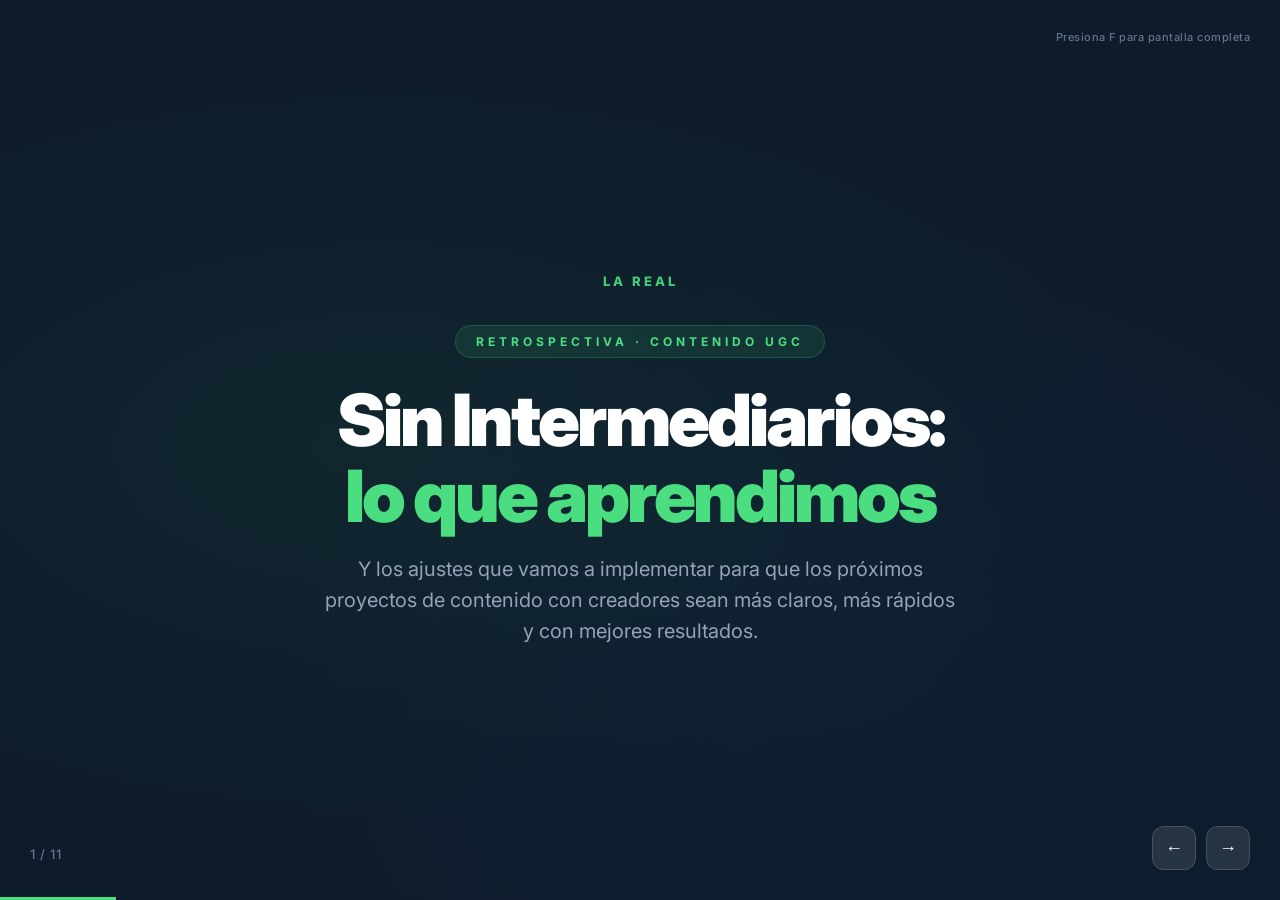
==== docs/aprendizajes.html @ 027cf562 "Aprendizajes de la primera tanda de Sin Intermediarios + herramienta interna Incluye la presentación" ====
<!DOCTYPE html>
<html lang="es">
<head>
<meta charset="UTF-8">
<meta name="viewport" content="width=device-width, initial-scale=1.0, maximum-scale=1.0, user-scalable=no">
<title>Sin Intermediarios · Lo que aprendimos</title>
<link rel="preconnect" href="https://fonts.googleapis.com">
<link href="https://fonts.googleapis.com/css2?family=Inter:wght@300;400;500;600;700;800;900&display=swap" rel="stylesheet">
<style>
  * { margin:0; padding:0; box-sizing:border-box; }
  html, body { width:100%; height:100%; overflow:hidden; font-family:'Inter', -apple-system, sans-serif; -webkit-font-smoothing:antialiased; }

  .presentation { position:relative; width:100vw; height:100vh; }

  .slide {
    position:absolute; top:0; left:0; width:100%; height:100%;
    display:flex; flex-direction:column; align-items:center; justify-content:flex-start;
    padding:100px 80px 80px; text-align:center;
    opacity:0; visibility:hidden; transition:opacity 0.5s ease;
  }
  .slide.active { opacity:1; visibility:visible; }
  .slide-portada, .slide-cierre { justify-content:center; }

  .slide-dark { background:#0D1B2A; color:#ffffff; }
  .slide-dark::before {
    content:''; position:absolute; top:0; left:0; width:100%; height:100%;
    background: radial-gradient(ellipse at 30% 50%, rgba(74,222,128,0.06) 0%, transparent 60%),
                radial-gradient(ellipse at 70% 80%, rgba(59,130,246,0.04) 0%, transparent 50%);
    pointer-events:none; z-index:1;
  }
  .slide-light { background:#F5F0EB; color:#1a1a1a; }
  .slide-light::before {
    content:''; position:absolute; top:0; left:0; width:100%; height:100%;
    background: radial-gradient(ellipse at 80% 20%, rgba(74,222,128,0.04) 0%, transparent 50%);
    pointer-events:none; z-index:1;
  }

  .slide > * { position:relative; z-index:2; }

  h1 { font-size:72px; font-weight:900; letter-spacing:-3px; line-height:1.06; }
  h2 { font-size:52px; font-weight:900; letter-spacing:-2px; line-height:1.12; margin-bottom:18px; max-width:900px; }
  h3 { font-size:28px; font-weight:600; letter-spacing:-0.5px; margin-bottom:10px; }

  .subtitle { font-size:20px; font-weight:400; max-width:640px; margin:20px auto 0; line-height:1.55; }
  .slide-dark .subtitle { color:#94A3B8; }
  .slide-light .subtitle { color:#6b7280; }

  .body-text { font-size:18px; font-weight:500; max-width:720px; margin:0 auto; line-height:1.6; color:#374151; }
  .body-text strong { color:#0D1B2A; }

  .highlight { color:#4ADE80; }
  .slide-light .highlight { color:#16a34a; }

  .eyebrow-wordmark { font-size:13px; font-weight:800; letter-spacing:3px; text-transform:uppercase; color:#4ADE80; margin-bottom:36px; opacity:0.9; }

  .section-tag {
    font-size:12px; font-weight:700; letter-spacing:4px; text-transform:uppercase;
    margin-bottom:24px; padding:8px 20px; border-radius:50px; display:inline-block;
  }
  .slide-dark .section-tag { color:#4ADE80; background:rgba(74,222,128,0.1); border:1px solid rgba(74,222,128,0.2); }
  .slide-light .section-tag { color:#0D1B2A; background:rgba(13,27,42,0.06); border:1px solid rgba(13,27,42,0.1); }

  /* Pain / positive grid */
  .pain-grid {
    display:grid; grid-template-columns:repeat(2, 1fr); gap:20px; margin-top:34px;
    max-width:820px; width:100%;
  }
  .pain-card {
    background:#fff; border-radius:16px; padding:26px 24px; display:flex; align-items:flex-start; gap:16px;
    box-shadow:0 1px 3px rgba(0,0,0,0.04), 0 8px 24px rgba(0,0,0,0.04);
    transition:transform 0.3s ease, box-shadow 0.3s ease; text-align:left;
  }
  .pain-card:hover { transform:translateY(-3px); box-shadow:0 4px 12px rgba(0,0,0,0.06), 0 16px 40px rgba(0,0,0,0.08); }
  .pain-icon {
    width:36px; height:36px; border-radius:10px; display:flex; align-items:center; justify-content:center;
    font-size:16px; flex-shrink:0;
  }
  .pain-text { font-size:15.5px; font-weight:500; color:#374151; line-height:1.45; }
  .pain-text strong { color:#0D1B2A; font-weight:700; }

  /* Includes grid */
  .includes-grid {
    display:grid; grid-template-columns:repeat(2, 1fr); gap:12px; margin-top:32px;
    max-width:820px; width:100%;
  }
  .include-item {
    display:flex; align-items:center; gap:12px; padding:16px 20px; background:#fff;
    border-radius:12px; box-shadow:0 1px 3px rgba(0,0,0,0.04); text-align:left;
  }
  .include-check {
    width:26px; height:26px; background:#DCFCE7; border-radius:7px; display:flex; align-items:center;
    justify-content:center; font-size:13px; color:#166534; flex-shrink:0; font-weight:800;
  }
  .include-text { font-size:15px; font-weight:500; color:#374151; line-height:1.4; }
  .include-text strong { color:#0D1B2A; }

  /* Fine print / process steps */
  .fine-print {
    display:flex; flex-direction:column; gap:0; max-width:760px; width:100%; margin-top:28px; text-align:left;
  }
  .fine-print-item { display:flex; align-items:flex-start; gap:16px; padding:16px 0; border-bottom:1px solid rgba(0,0,0,0.06); }
  .fine-print-item:last-child { border-bottom:none; }
  .fine-print-num {
    flex-shrink:0; width:28px; height:28px; background:#DCFCE7; border-radius:8px; display:flex;
    align-items:center; justify-content:center; font-size:13px; font-weight:800; color:#166534;
  }
  .fine-print-text { font-size:15px; font-weight:500; color:#374151; line-height:1.5; }
  .fine-print-text strong { color:#0D1B2A; }

  /* Warning callout (incumplimiento) */
  .warning-box {
    margin-top:32px; max-width:740px; width:100%; background:#fff; border-radius:16px; padding:28px 30px;
    box-shadow:0 1px 3px rgba(0,0,0,0.04), 0 8px 24px rgba(0,0,0,0.04); text-align:left;
    border-left:4px solid #F59E0B;
  }
  .warning-box p { font-size:15.5px; font-weight:500; color:#374151; line-height:1.6; }
  .warning-box p + p { margin-top:12px; }
  .warning-box strong { color:#0D1B2A; }
  .warning-tag {
    display:inline-block; font-size:11px; font-weight:800; letter-spacing:1.5px; text-transform:uppercase;
    background:#FEF3C7; color:#92400E; padding:5px 14px; border-radius:50px; margin-bottom:14px;
  }

  /* Navigation */
  .navigation { position:fixed; bottom:30px; right:30px; display:flex; gap:10px; z-index:100; }
  .nav-btn {
    width:44px; height:44px; background:rgba(255,255,255,0.1); border:1px solid rgba(255,255,255,0.15);
    border-radius:12px; color:white; font-size:18px; cursor:pointer; transition:all 0.3s ease;
    display:flex; align-items:center; justify-content:center; backdrop-filter:blur(10px);
  }
  .nav-btn:hover { background:#4ADE80; color:#0D1B2A; border-color:#4ADE80; }
  .progress { position:fixed; bottom:0; left:0; height:3px; background:#4ADE80; transition:width 0.3s ease; z-index:200; }
  .slide-counter { position:fixed; bottom:38px; left:30px; font-size:13px; font-weight:500; color:#64748B; z-index:100; transition:color 0.5s ease; letter-spacing:1px; }
  .fullscreen-hint { position:fixed; top:30px; right:30px; font-size:11px; font-weight:500; color:#64748B; z-index:100; transition:color 0.5s ease; letter-spacing:0.5px; }

  @media (max-width:768px) {
    h1 { font-size:32px; letter-spacing:-1.5px; margin-bottom:20px; }
    h2 { font-size:26px; letter-spacing:-1px; margin-bottom:20px; }
    h3 { font-size:20px; }
    .slide { padding:60px 20px 80px !important; overflow-y:auto; }
    .slide-portada, .slide-cierre { justify-content:center; }
    .subtitle { font-size:16px; max-width:100%; }
    .body-text { font-size:15px; }
    .section-tag { font-size:10px; letter-spacing:3px; padding:6px 14px; margin-bottom:16px; }

    .pain-grid { grid-template-columns:1fr; gap:12px; margin-top:20px; }
    .pain-card { padding:18px 16px; }
    .pain-text { font-size:14px; }

    .includes-grid { grid-template-columns:1fr; margin-top:20px; }
    .fine-print { margin-top:18px; }
    .fine-print-text { font-size:14px; }
    .warning-box { padding:20px 20px; }

    .navigation { bottom:16px; right:16px; gap:8px; }
    .nav-btn { width:38px; height:38px; font-size:16px; border-radius:10px; }
    .slide-counter { bottom:22px; left:16px; font-size:11px; }
    .fullscreen-hint { display:none; }
  }
</style>
</head>
<body>

<div class="progress" id="progress"></div>
<div class="slide-counter" id="slideCounter">1 / 11</div>
<div class="fullscreen-hint" id="fullscreenHint">Presiona F para pantalla completa</div>

<div class="presentation">

  <!-- 1. PORTADA -->
  <div class="slide slide-dark slide-portada active" id="slide1">
    <div class="eyebrow-wordmark">LA REAL</div>
    <div class="section-tag">RETROSPECTIVA · CONTENIDO UGC</div>
    <h1>Sin Intermediarios:<br><span class="highlight">lo que aprendimos</span></h1>
    <p class="subtitle">Y los ajustes que vamos a implementar para que los próximos proyectos de contenido con creadores sean más claros, más rápidos y con mejores resultados.</p>
  </div>

  <!-- 2. APRENDIZAJE 1: VIDEO LANDING INTRODUCTORIO -->
  <div class="slide slide-light" id="slide2">
    <div class="section-tag">APRENDIZAJE 01</div>
    <h2>Necesitamos un video de introducción, antes de arrancar</h2>
    <p class="body-text">Un video general (no por creador) que explique con claridad qué buscamos con este tipo de contenido antes de asignar cualquier campaña:</p>
    <div class="includes-grid">
      <div class="include-item">
        <div class="include-check">&#10003;</div>
        <div class="include-text">Qué queremos lograr con <strong>contenido UGC</strong>: que se sienta orgánico y genuino, no como un comercial.</div>
      </div>
      <div class="include-item">
        <div class="include-check">&#10003;</div>
        <div class="include-text">Que vamos a <strong>medir los resultados</strong> de cada pieza de contenido.</div>
      </div>
      <div class="include-item">
        <div class="include-check">&#10003;</div>
        <div class="include-text">Si el contenido funciona bien, <strong>seguimos contando contigo</strong> para más campañas.</div>
      </div>
      <div class="include-item">
        <div class="include-check">&#10003;</div>
        <div class="include-text">Un mismo mensaje para <strong>todos los creadores</strong>, desde el primer contacto.</div>
      </div>
    </div>
  </div>

  <!-- 3. LO QUE NO -->
  <div class="slide slide-light" id="slide3">
    <div class="section-tag">APRENDIZAJE 02 · LO QUE NO</div>
    <h2>Lo que no queremos volver a ver</h2>
    <p class="body-text">Contenido que se siente como un comercial, no como una recomendación real.</p>
    <div class="pain-grid">
      <div class="pain-card">
        <div class="pain-icon" style="background:#FEE2E2;">&#10060;</div>
        <div class="pain-text">Mostrar el <strong>producto directo a cámara</strong>, como un anuncio.</div>
      </div>
      <div class="pain-card">
        <div class="pain-icon" style="background:#FEE2E2;">&#10060;</div>
        <div class="pain-text"><strong>Unboxing forzado</strong>, que no fluye ni se siente natural.</div>
      </div>
      <div class="pain-card">
        <div class="pain-icon" style="background:#FEE2E2;">&#10060;</div>
        <div class="pain-text">Tono de venta: <strong>"cómprenlo ya"</strong>, discurso de anuncio pago.</div>
      </div>
      <div class="pain-card">
        <div class="pain-icon" style="background:#FEE2E2;">&#10060;</div>
        <div class="pain-text">Nada que se sienta <strong>comercial</strong> o guionizado de más.</div>
      </div>
    </div>
  </div>

  <!-- 4. LO QUE SI -->
  <div class="slide slide-light" id="slide4">
    <div class="section-tag">APRENDIZAJE 02 · LO QUE SÍ</div>
    <h2>Lo que sí queremos ver siempre</h2>
    <p class="body-text">Contenido que se siente como una recomendación genuina, no como un intento de vender.</p>
    <div class="pain-grid">
      <div class="pain-card">
        <div class="pain-icon" style="background:#DCFCE7;">&#10003;</div>
        <div class="pain-text">El <strong>producto integrado</strong> en la rutina real del creador.</div>
      </div>
      <div class="pain-card">
        <div class="pain-icon" style="background:#DCFCE7;">&#10003;</div>
        <div class="pain-text">Que se sienta como una <strong>recomendación genuina</strong>, como a una amiga.</div>
      </div>
      <div class="pain-card">
        <div class="pain-icon" style="background:#DCFCE7;">&#10003;</div>
        <div class="pain-text">Naturalidad: su forma de hablar, su espacio, <strong>su día a día</strong>.</div>
      </div>
      <div class="pain-card">
        <div class="pain-icon" style="background:#DCFCE7;">&#10003;</div>
        <div class="pain-text"><strong>Cero lenguaje de venta.</strong> Que no se sienta que quiere vender el producto.</div>
      </div>
    </div>
  </div>

  <!-- 5. SEPARADOR -->
  <div class="slide slide-dark" id="slide5" style="justify-content:center;">
    <div class="section-tag">PARA LOS PRÓXIMOS PROYECTOS</div>
    <h2 style="color:#fff;">4 ajustes al proceso <span class="highlight">antes de arrancar</span> la próxima campaña</h2>
  </div>

  <!-- 6. MEJORA 1: BRIEF EXPLICITO -->
  <div class="slide slide-light" id="slide6">
    <div class="section-tag">MEJORA 01</div>
    <h2>Un brief más explícito, con ángulo asignado desde el día uno</h2>
    <div class="includes-grid">
      <div class="include-item">
        <div class="include-check">&#10003;</div>
        <div class="include-text">Ser <strong>más explícitos</strong> en el brief sobre lo que queremos comunicar.</div>
      </div>
      <div class="include-item">
        <div class="include-check">&#10003;</div>
        <div class="include-text">Asignar el <strong>ángulo o enfoque</strong> a cada creador desde el principio, no sobre la marcha.</div>
      </div>
    </div>
  </div>

  <!-- 7. MEJORA 2: GUION -->
  <div class="slide slide-light" id="slide7">
    <div class="section-tag">MEJORA 02</div>
    <h2>Guion o descripción antes de grabar</h2>
    <p class="body-text">Vamos a pedirle a cada creador un <strong>pequeño guion o descripción</strong> de lo que tiene en mente para el video, antes de grabar. Esto nos permite alinear expectativas a tiempo y <strong>minimizar correcciones</strong> después de la grabación.</p>
  </div>

  <!-- 8. MEJORA 3: TIEMPOS 1/2 -->
  <div class="slide slide-light" id="slide8">
    <div class="section-tag">MEJORA 03 · TIEMPOS DEL PROCESO (1/2)</div>
    <h2>Antes de la entrega del contenido</h2>
    <div class="fine-print">
      <div class="fine-print-item">
        <div class="fine-print-num">1</div>
        <div class="fine-print-text">Firma del <strong>contrato</strong>.</div>
      </div>
      <div class="fine-print-item">
        <div class="fine-print-num">2</div>
        <div class="fine-print-text"><strong>Envío de los productos</strong> al creador.</div>
      </div>
      <div class="fine-print-item">
        <div class="fine-print-num">3</div>
        <div class="fine-print-text">Recibes los productos: desde este momento tienes <strong>5 días hábiles</strong> para enviarnos el contenido.</div>
      </div>
      <div class="fine-print-item">
        <div class="fine-print-num">4</div>
        <div class="fine-print-text">Recibimos tu video: en <strong>48 horas hábiles</strong> te damos el feedback de la agencia. Desde que lo recibes, tienes <strong>4 días hábiles</strong> para hacer las correcciones.</div>
      </div>
    </div>
  </div>

  <!-- 9. MEJORA 3: TIEMPOS 2/2 -->
  <div class="slide slide-light" id="slide9">
    <div class="section-tag">MEJORA 03 · TIEMPOS DEL PROCESO (2/2)</div>
    <h2>De la aprobación al pago</h2>
    <div class="fine-print">
      <div class="fine-print-item">
        <div class="fine-print-num">5</div>
        <div class="fine-print-text">Presentación del contenido a la marca. Como trabajamos con <strong>varios creadores a la vez</strong>, la aprobación puede tardar 5-6 días.</div>
      </div>
      <div class="fine-print-item">
        <div class="fine-print-num">6</div>
        <div class="fine-print-text">Si la marca tiene feedback, te avisamos <strong>apenas lo recibamos</strong> y te pedimos las correcciones — la idea es que a esta altura ya no haya cambios grandes.</div>
      </div>
      <div class="fine-print-item">
        <div class="fine-print-num">7</div>
        <div class="fine-print-text">Envías las correcciones (si se necesitan) y <strong>la marca aprueba</strong> el video.</div>
      </div>
      <div class="fine-print-item">
        <div class="fine-print-num">8</div>
        <div class="fine-print-text">Desde la aprobación, te hacemos el <strong>pago en un máximo de 3 días hábiles</strong>.</div>
      </div>
    </div>
  </div>

  <!-- 10. MEJORA 4: CLAUSULA DE INCUMPLIMIENTO -->
  <div class="slide slide-light" id="slide10">
    <div class="section-tag">MEJORA 04</div>
    <h2>Cláusula de incumplimiento en el contrato</h2>
    <p class="body-text">Vamos a incluir una cláusula que contemple qué pasa cuando el creador no cumple con los tiempos o entregables acordados.</p>
    <div class="warning-box">
      <div class="warning-tag">Debe cubrir</div>
      <p>No entregar el contenido dentro de los <strong>5 días hábiles</strong> acordados tras recibir el producto.</p>
      <p>No aplicar las correcciones dentro del plazo, o <strong>no responder</strong> durante el proceso.</p>
      <p>Consecuencias claras: desde plazos adicionales, hasta ajustes en el pago o <strong>terminación del acuerdo</strong>, según el caso.</p>
    </div>
  </div>

  <!-- 11. CIERRE -->
  <div class="slide slide-dark slide-cierre" id="slide11">
    <div class="eyebrow-wordmark">LA REAL</div>
    <h1 style="font-size:56px;">Con esto claro, el próximo proyecto <span class="highlight">arranca mejor</span></h1>
    <p class="subtitle" style="font-size:20px;">Equipo LA REAL</p>
  </div>

</div>

<div class="navigation">
  <button class="nav-btn" onclick="prevSlide()">&#8592;</button>
  <button class="nav-btn" onclick="nextSlide()">&#8594;</button>
</div>

<script>
  let currentSlide = 1;
  const totalSlides = 11;

  function showSlide(n) {
    document.querySelectorAll('.slide').forEach(s => s.classList.remove('active'));
    const slide = document.getElementById(`slide${n}`);
    slide.classList.add('active');
    document.getElementById('slideCounter').textContent = `${n} / ${totalSlides}`;
    document.getElementById('progress').style.width = `${(n / totalSlides) * 100}%`;

    const isLight = slide.classList.contains('slide-light');
    document.querySelectorAll('.nav-btn').forEach(btn => {
      btn.style.background = isLight ? 'rgba(0,0,0,0.06)' : 'rgba(255,255,255,0.1)';
      btn.style.borderColor = isLight ? 'rgba(0,0,0,0.1)' : 'rgba(255,255,255,0.15)';
      btn.style.color = isLight ? '#374151' : '#fff';
    });
    document.getElementById('slideCounter').style.color = isLight ? '#9ca3af' : '#64748B';
    document.getElementById('fullscreenHint').style.color = isLight ? '#9ca3af' : '#64748B';
    document.getElementById('progress').style.background = isLight ? '#0D1B2A' : '#4ADE80';

    slide.scrollTop = 0;
  }

  function nextSlide() { if (currentSlide < totalSlides) { currentSlide++; showSlide(currentSlide); } }
  function prevSlide() { if (currentSlide > 1) { currentSlide--; showSlide(currentSlide); } }

  document.addEventListener('keydown', (e) => {
    if (e.key === 'ArrowRight' || e.key === ' ' || e.key === 'Enter') { e.preventDefault(); nextSlide(); }
    else if (e.key === 'ArrowLeft') { e.preventDefault(); prevSlide(); }
    else if (e.key === 'f' || e.key === 'F') { toggleFullscreen(); }
  });

  document.querySelector('.presentation').addEventListener('click', (e) => {
    if (!e.target.closest('.navigation') && !e.target.closest('a') && window.innerWidth > 768) {
      nextSlide();
    }
  });

  let touchStartX = 0, touchStartY = 0;
  document.addEventListener('touchstart', (e) => {
    touchStartX = e.touches[0].clientX; touchStartY = e.touches[0].clientY;
  }, { passive: true });
  document.addEventListener('touchend', (e) => {
    const diffX = e.changedTouches[0].clientX - touchStartX;
    const diffY = e.changedTouches[0].clientY - touchStartY;
    if (Math.abs(diffX) > Math.abs(diffY) && Math.abs(diffX) > 50) {
      if (diffX < 0) nextSlide(); else prevSlide();
    }
  }, { passive: true });

  function toggleFullscreen() {
    if (!document.fullscreenElement) document.documentElement.requestFullscreen();
    else document.exitFullscreen();
  }

  showSlide(1);
</script>

</body>
</html>
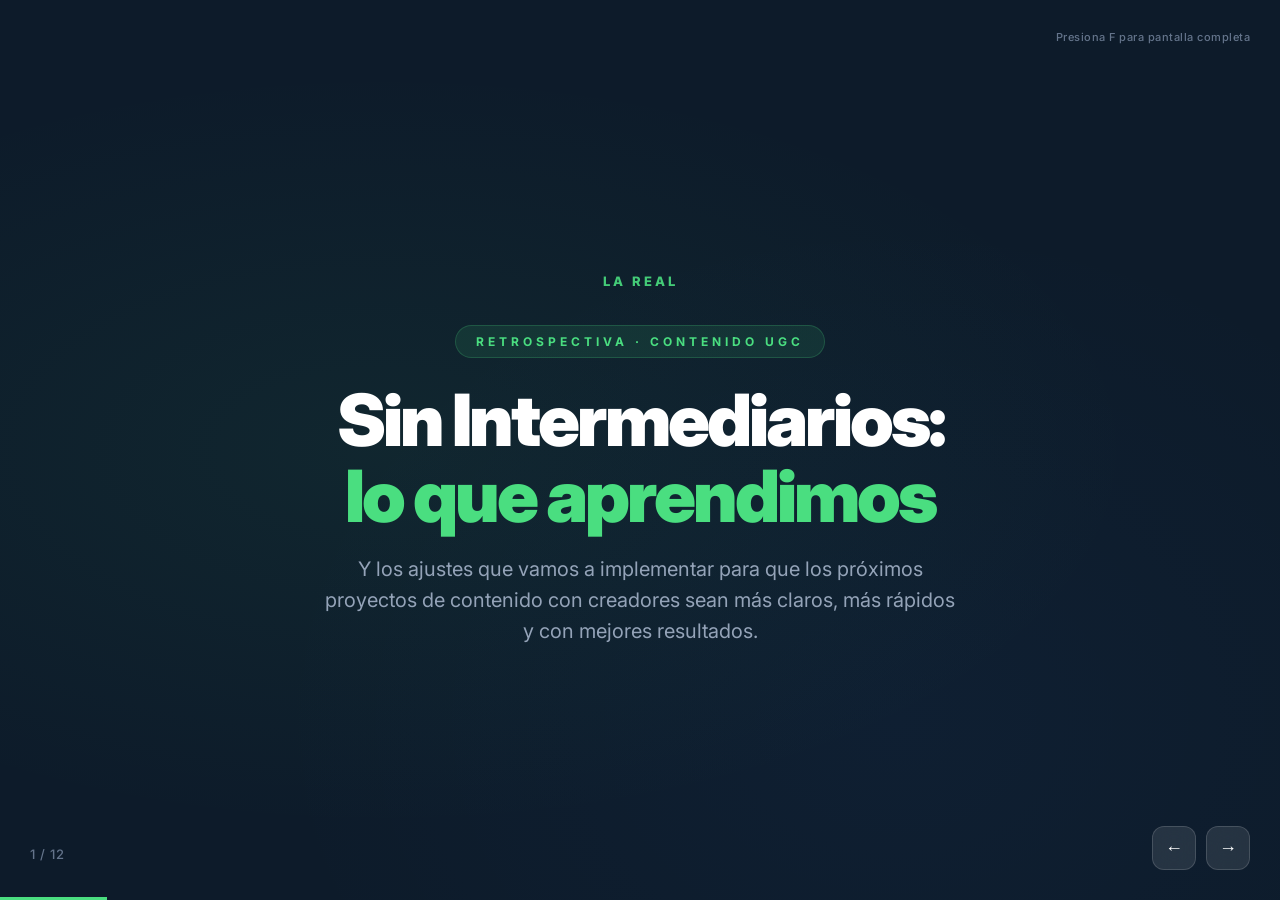
==== commit aa75797f: "Quitar app interna y dejar los botones de pago como aprendizaje pendiente El desarrollo de los boton" ====
--- a/docs/aprendizajes.html
+++ b/docs/aprendizajes.html
@@ -162,7 +162,7 @@
 <body>
 
 <div class="progress" id="progress"></div>
-<div class="slide-counter" id="slideCounter">1 / 11</div>
+<div class="slide-counter" id="slideCounter">1 / 12</div>
 <div class="fullscreen-hint" id="fullscreenHint">Presiona F para pantalla completa</div>
 
 <div class="presentation">
@@ -340,8 +340,25 @@
     </div>
   </div>
 
-  <!-- 11. CIERRE -->
-  <div class="slide slide-dark slide-cierre" id="slide11">
+  <!-- 11. MEJORA 5: HERRAMIENTA INTERNA DE PAGOS -->
+  <div class="slide slide-light" id="slide11">
+    <div class="section-tag">MEJORA 05 · VERSIÓN INTERNA LA REAL</div>
+    <h2>Automatizar la liquidación de pagos a los UGC</h2>
+    <p class="body-text">Para la versión interna de LA REAL, vamos a desarrollar dos botones que agilicen el pago a los creadores:</p>
+    <div class="includes-grid">
+      <div class="include-item">
+        <div class="include-check">&#10003;</div>
+        <div class="include-text"><strong>Botón para liquidar a los UGC:</strong> que saque automáticamente la información bancaria del creador para poder inscribirlo y que genere automáticamente la cuenta de cobro.</div>
+      </div>
+      <div class="include-item">
+        <div class="include-check">&#10003;</div>
+        <div class="include-text"><strong>Botón de inscripción de cuentas:</strong> que genere el archivo plano tal como lo pide Bancolombia para inscribir cuentas.</div>
+      </div>
+    </div>
+  </div>
+
+  <!-- 12. CIERRE -->
+  <div class="slide slide-dark slide-cierre" id="slide12">
     <div class="eyebrow-wordmark">LA REAL</div>
     <h1 style="font-size:56px;">Con esto claro, el próximo proyecto <span class="highlight">arranca mejor</span></h1>
     <p class="subtitle" style="font-size:20px;">Equipo LA REAL</p>
@@ -356,7 +373,7 @@
 
 <script>
   let currentSlide = 1;
-  const totalSlides = 11;
+  const totalSlides = 12;
 
   function showSlide(n) {
     document.querySelectorAll('.slide').forEach(s => s.classList.remove('active'));
